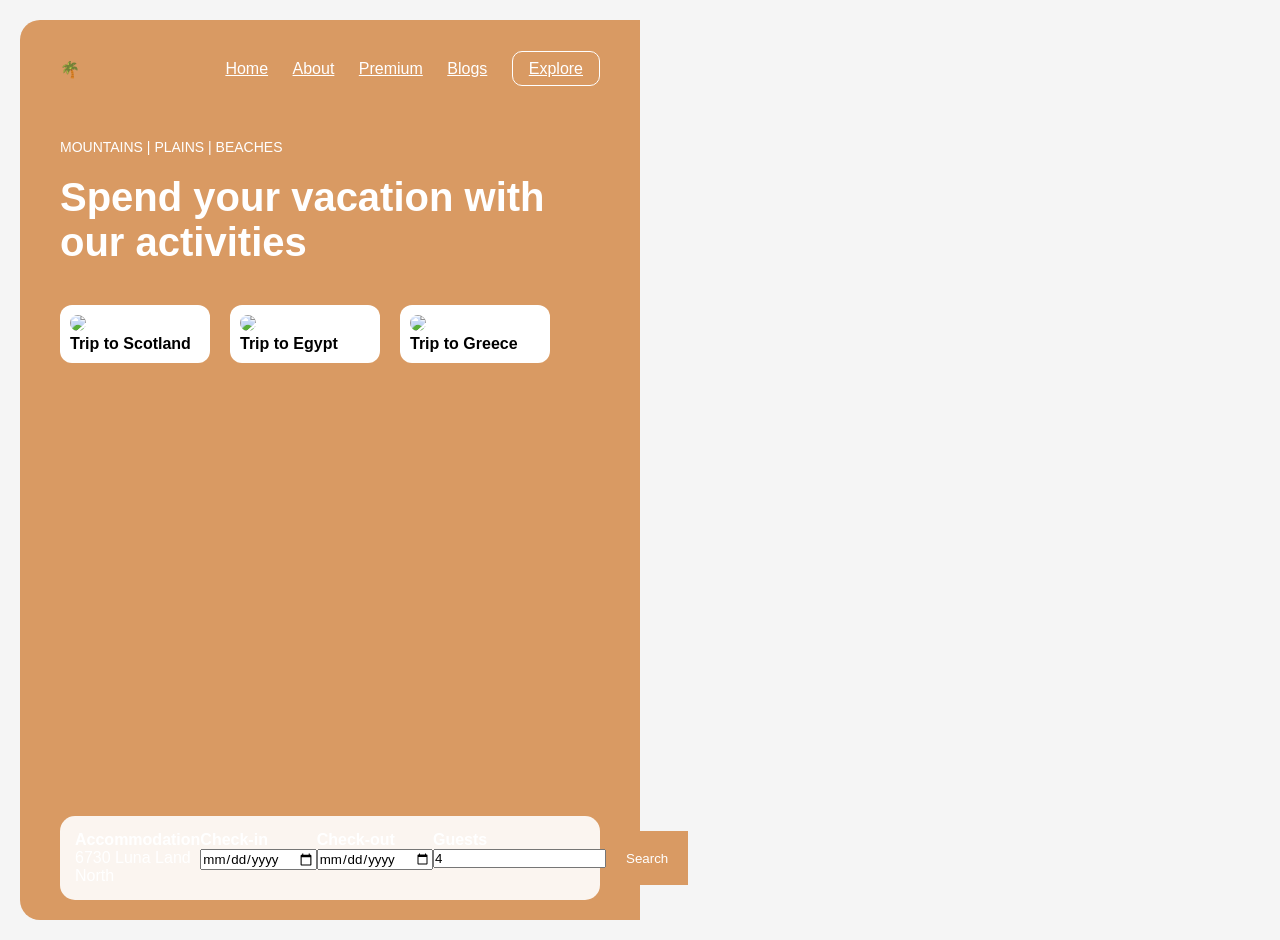
==== index.html @ 86ee1ba7 "Add files via upload" ====
<!DOCTYPE html>
<html lang="en">
<head>
  <meta charset="UTF-8">
  <meta name="viewport" content="width=device-width, initial-scale=1.0">
  <title>Travel UI</title>

  <!-- CSS -->
  <link rel="stylesheet" href="style.css">
</head>

<body>

<div class="hero">

  <div class="left">
    
    <div class="nav">
      <div class="logo">🌴</div>

      <div class="nav-right">
        <a href="#">Home</a>
        <a href="#">About</a>
        <a href="#">Premium</a>
        <a href="#">Blogs</a>
       <a href="explore.html" class="explore">Explore</a>
      </div>
    </div>

    <div class="tag">MOUNTAINS | PLAINS | BEACHES</div>

    <h1>Spend your vacation with our activities</h1>

    <div class="cards">
      <div class="card">
        <img src="https://images.unsplash.com/photo-1500530855697-b586d89ba3ee">
        <h4>Trip to Scotland</h4>
      </div>

      <div class="card">
        <img src="https://images.unsplash.com/photo-1549887534-3ec93abae7c1">
        <h4>Trip to Egypt</h4>
      </div>

      <div class="card">
        <img src="https://images.unsplash.com/photo-1507525428034-b723cf961d3e">
        <h4>Trip to Greece</h4>
      </div>
    </div>

    <div class="search-box">
      <div>
        <strong>Accommodation</strong><br>
        6730 Luna Land North
      </div>

      <div>
        <strong>Check-in</strong><br>
        <input type="date">
      </div>

      <div>
        <strong>Check-out</strong><br>
        <input type="date">
      </div>

      <div>
        <strong>Guests</strong><br>
        <input type="number" value="4">
      </div>

      <button class="search-btn" onclick="search()">Search</button>
    </div>

  </div>

  <div class="right"></div>

</div>

<!-- JS -->
<script src="script.js"></script>

</body>
</html>
---- style.css ----
/* ========================= */
/* GLOBAL */
/* ========================= */

* {
  margin: 0;
  padding: 0;
  box-sizing: border-box;
  font-family: Arial, sans-serif;
}

body {
  background: #f5f5f5;
}

/* ========================= */
/* HEADER (ALL PAGES) */
/* ========================= */

.header {
  display: flex;
  justify-content: space-between;
  align-items: center;
  padding: 20px 40px;
  background: white;
  border-radius: 12px;
  margin: 20px;
}

.logo {
  font-weight: bold;
  color: #3b5bdb;
}

nav a {
  margin: 0 15px;
  text-decoration: none;
  color: black;
  font-size: 14px;
}

nav a.active {
  color: #3b5bdb;
  font-weight: bold;
}

/* ========================= */
/* INDEX PAGE */
/* ========================= */

.hero {
  height: 100vh;
  display: flex;
  border-radius: 20px;
  overflow: hidden;
  margin: 20px;
}

/* LEFT */
.left {
  width: 50%;
  background: #d99a63;
  padding: 40px;
  color: white;
  position: relative;
}

.nav {
  display: flex;
  justify-content: space-between;
}

.nav-right a {
  margin-left: 20px;
  color: white;
}

.explore {
  border: 1px solid white;
  padding: 8px 16px;
  border-radius: 10px;
}

/* TEXT */
.tag {
  margin-top: 60px;
  font-size: 14px;
}

h1 {
  margin-top: 20px;
  font-size: 40px;
}

/* CARDS */
.cards {
  display: flex;
  gap: 20px;
  margin-top: 40px;
}

.card {
  background: white;
  border-radius: 12px;
  padding: 10px;
  width: 150px;
  color: black;
}

.card img {
  width: 100%;
  border-radius: 10px;
}

/* RIGHT IMAGE */
.right {
  width: 50%;
  background: url('https://images.unsplash.com/photo-1507525428034-b723cf961d3e') center/cover;
}

/* SEARCH */
.search-box {
  position: absolute;
  bottom: 20px;
  left: 40px;
  right: 40px;
  background: rgba(255,255,255,0.9);
  display: flex;
  padding: 15px;
  border-radius: 15px;
  justify-content: space-between;
}

.search-btn {
  background: #d99a63;
  color: white;
  border: none;
  padding: 10px 20px;
}

/* ========================= */
/* EXPLORE PAGE */
/* ========================= */

.explore-wrapper {
  display: flex;
  padding: 40px;
  gap: 30px;
}

/* SIDEBAR */
.sidebar {
  width: 250px;
  background: white;
  padding: 20px;
  border-radius: 12px;
}

.date-btn {
  width: 100%;
  padding: 10px;
  background: #ff7a00;
  color: white;
  border: none;
  margin-bottom: 20px;
}

/* MAIN */
.main {
  flex: 1;
}

/* CARD */
.trip-card {
  display: flex;
  background: white;
  padding: 15px;
  border-radius: 12px;
  margin-bottom: 20px;
}

.trip-card img {
  width: 180px;
  border-radius: 10px;
}

.trip-details {
  flex: 1;
  margin-left: 20px;
}

.trip-side {
  text-align: right;
}

.trip-side button {
  border: 1px solid #ff7a00;
  background: transparent;
  padding: 8px 15px;
  color: #ff7a00;
}

/* ========================= */
/* DETAIL PAGE */
/* ========================= */

/* ========================= */
/* GLOBAL */
/* ========================= */

* {
  margin: 0;
  padding: 0;
  box-sizing: border-box;
  font-family: Arial, sans-serif;
}

body {
  background: #f5f5f5;
}

/* ========================= */
/* HEADER */
/* ========================= */

.header {
  display: flex;
  justify-content: space-between;
  align-items: center;
  padding: 20px 40px;
  background: white;
  margin: 20px;
  border-radius: 12px;
}

.logo {
  font-weight: bold;
  color: #3b5bdb;
}

nav a {
  margin-left: 20px;
  text-decoration: none;
  color: black;
}

/* ========================= */
/* EXPLORE PAGE */
/* ========================= */

.explore-wrapper {
  display: flex;
  padding: 40px;
  gap: 30px;
}

.sidebar {
  width: 250px;
  background: white;
  padding: 20px;
  border-radius: 12px;
}

.main {
  flex: 1;
}

.trip-card {
  display: flex;
  background: white;
  padding: 15px;
  border-radius: 12px;
  margin-bottom: 20px;
}

.trip-card img {
  width: 180px;
  border-radius: 10px;
}

.trip-details {
  flex: 1;
  margin-left: 20px;
}

.trip-side {
  text-align: right;
}

.trip-side button {
  border: 1px solid #ff7a00;
  background: transparent;
  padding: 8px 15px;
  color: #ff7a00;
  cursor: pointer;
}

/* ========================= */
/* DETAIL PAGE */
/* ========================= */

.detail-container {
  padding: 40px;
}

/* TITLE INFO */
.info-row {
  margin: 10px 0 20px;
  color: gray;
  display: flex;
  gap: 20px;
  font-size: 14px;
}

/* GALLERY */
.gallery {
  display: flex;
  gap: 10px;
}

.gallery .big {
  width: 65%;
  height: 350px;
  object-fit: cover;
  border-radius: 12px;
}

.right-img {
  width: 35%;
  display: grid;
  grid-template-columns: 1fr 1fr;
  gap: 10px;
}

.right-img img {
  height: 170px;
  object-fit: cover;
  border-radius: 10px;
}

/* CONTENT LAYOUT */
.detail-content {
  display: flex;
  gap: 60px;
  margin-top: 30px;
  align-items: flex-start;
}

/* LEFT SIDE */
.left-content {
  flex: 2;
}

.left-content h2 {
  margin-top: 40px;
  margin-bottom: 10px;
  font-size: 22px;
}

.left-content h3 {
  margin-top: 30px;
  margin-bottom: 10px;
  font-size: 18px;
}

.left-content p {
  font-size: 14px;
  color: #555;
  line-height: 1.7;
  margin-bottom: 15px;
}

.left-content ul {
  padding-left: 20px;
}

.left-content li {
  margin-bottom: 8px;
  font-size: 14px;
}

/* QUICK INFO */
.quick-info {
  display: flex;
  gap: 20px;
  margin-bottom: 20px;
}

.quick-info div {
  background: #f7f7f7;
  padding: 10px 15px;
  border-radius: 8px;
  font-size: 13px;
}

/* INCLUDED (EXACT LIKE IMAGE) */
.included {
  display: flex;
  gap: 80px;
  margin-top: 20px;
}

.included .col {
  flex: 1;
}

.included .item {
  font-size: 14px;
  margin-bottom: 12px;
  display: flex;
  align-items: center;
}

/* GREEN DOT */
.included .yes::before {
  content: "";
  width: 10px;
  height: 10px;
  background: #c8e6c9;
  border-radius: 50%;
  margin-right: 10px;
}

/* RED DOT */
.included .no::before {
  content: "";
  width: 10px;
  height: 10px;
  background: #ffcdd2;
  border-radius: 50%;
  margin-right: 10px;
}

/* BOOKING CARD */
.booking-card {
  flex: 1;
  background: white;
  padding: 25px;
  border-radius: 12px;
  box-shadow: 0 5px 20px rgba(0,0,0,0.1);
}

.booking-card h3 {
  margin-bottom: 15px;
}

.booking-card input {
  width: 100%;
  margin: 10px 0;
  padding: 10px;
  border-radius: 6px;
  border: 1px solid #ddd;
}

.total {
  margin: 15px 0;
  font-weight: bold;
}

.book-btn {
  width: 100%;
  background: #ff7a00;
  color: white;
  border: none;
  padding: 12px;
  border-radius: 8px;
  cursor: pointer;
}

/* ========================= */
/* BOTTOM SECTION */
/* ========================= */

.more-section {
  position: relative;
  height: 450px;
  margin-top: 50px;
  background: url('https://images.unsplash.com/photo-1501785888041-af3ef285b470') center/cover no-repeat;
  display: flex;
  align-items: center;
  justify-content: center;
}

.more-overlay {
  position: absolute;
  width: 100%;
  height: 100%;
  background: linear-gradient(to top, rgba(0,0,0,0.85), rgba(0,0,0,0.3));
}

.more-content {
  position: relative;
  text-align: center;
  color: white;
}

.more-content h1 {
  font-size: 42px;
  margin-bottom: 15px;
}

.more-content p {
  margin-bottom: 20px;
}

.stars {
  font-size: 22px;
}
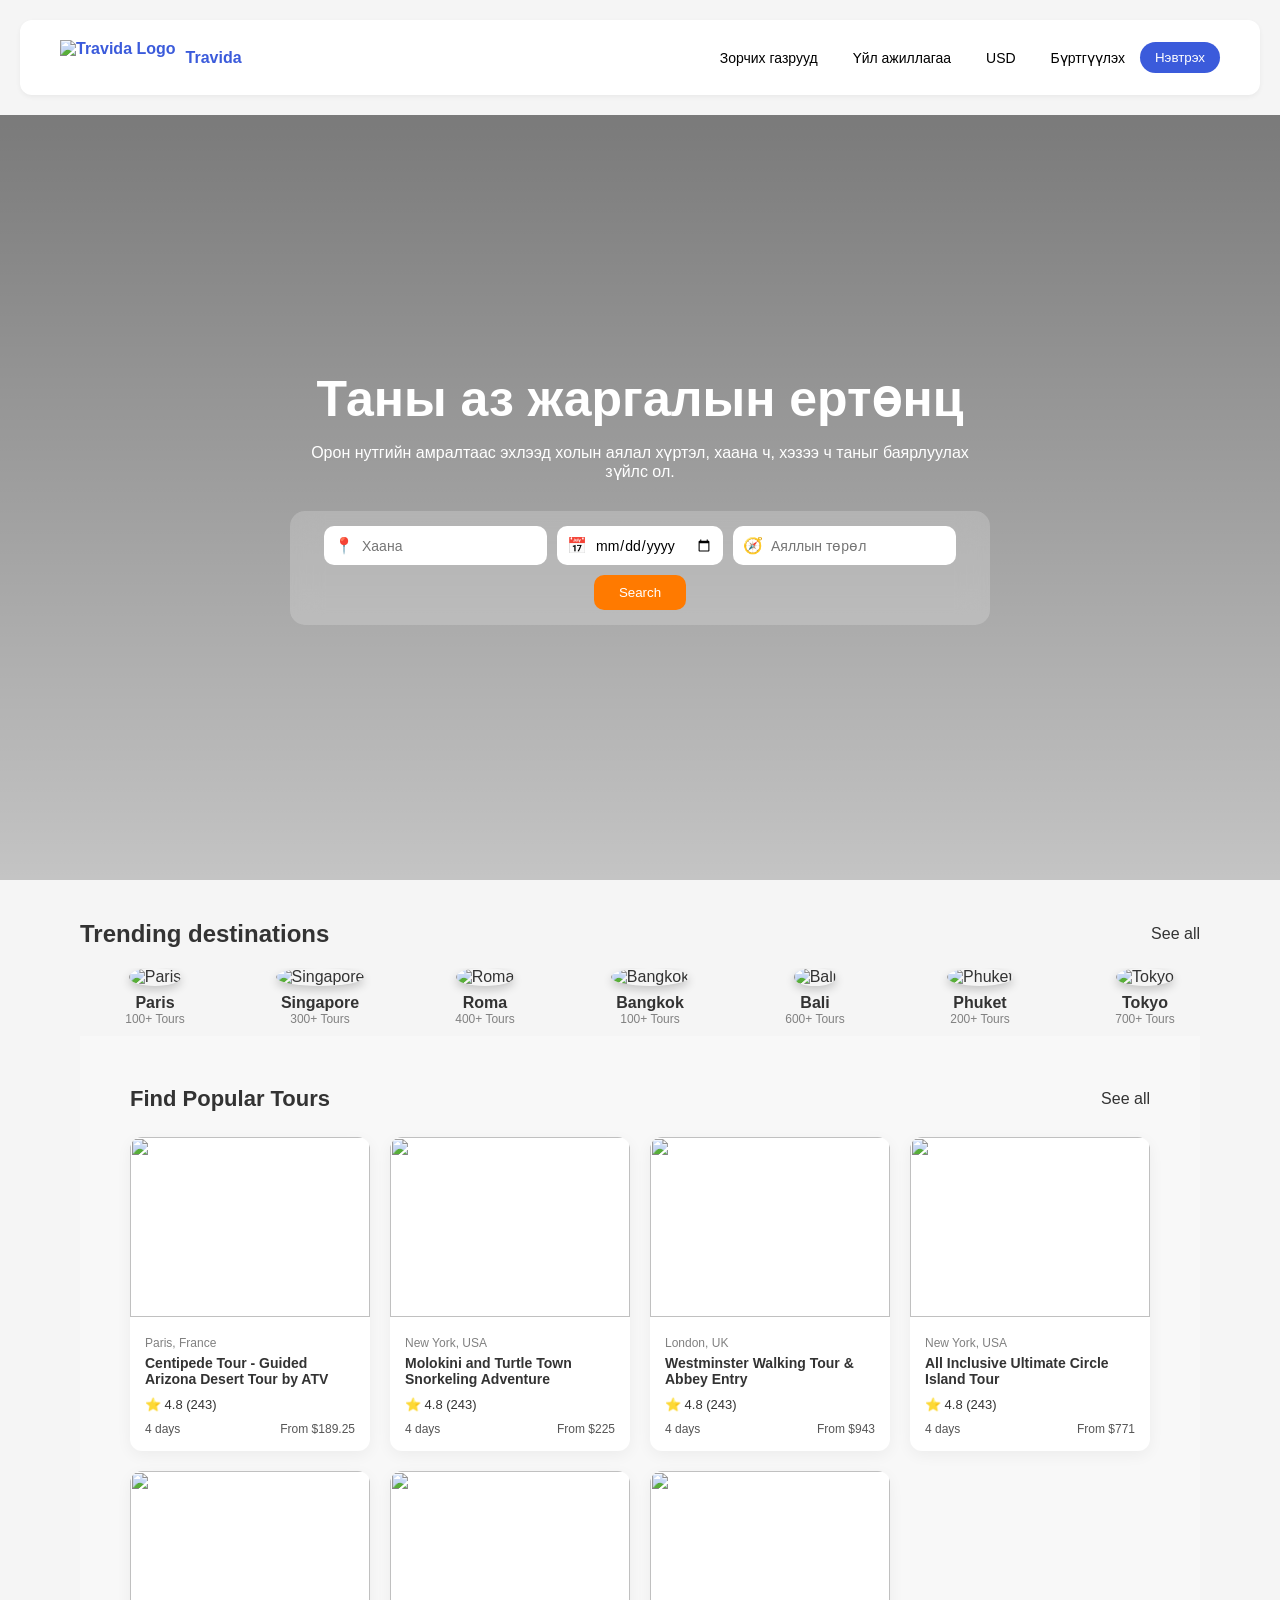
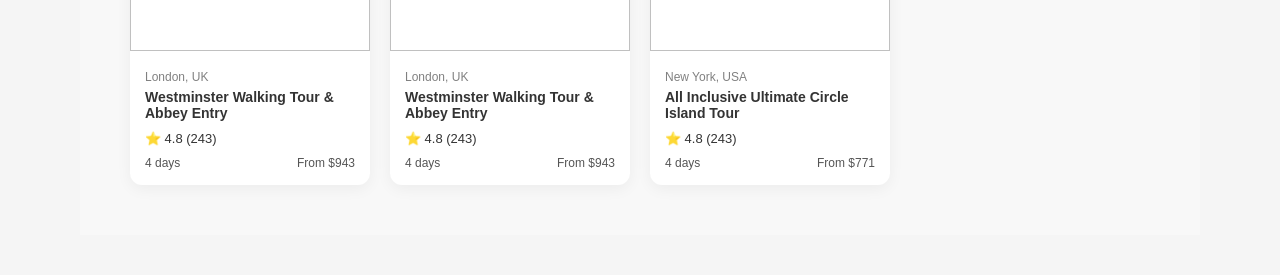
==== commit 08b174d8: "Update index.html" ====
--- a/index.html
+++ b/index.html
@@ -2,84 +2,207 @@
 <html lang="en">
 <head>
   <meta charset="UTF-8">
-  <meta name="viewport" content="width=device-width, initial-scale=1.0">
-  <title>Travel UI</title>
-
-  <!-- CSS -->
+  <title>Travida</title>
   <link rel="stylesheet" href="style.css">
 </head>
-
 <body>
 
-<div class="hero">
-
-  <div class="left">
+  <!-- HEADER -->
+   <header class="header">
+    <div class="logo">
+      <img src="https://via.placeholder.com/35" alt="Travida Logo">
+      <span>Travida</span>
+    </div>
+
+    <nav>
+      <a href="explore.html">Зорчих газрууд</a>
+      <a href="#">Үйл ажиллагаа</a>
+      <a href="#">USD</a>
+      <a href="#">Бүртгүүлэх</a>
+      <button class="login-btn">Нэвтрэх</button>
+    </nav>
+  </header>
+
+  <!-- HERO -->
+  <section class="hero">
+    <div class="hero-overlay"></div>
+    <div class="hero-content">
+      <h1>Таны аз жаргалын ертөнц</h1>
+      <p>Орон нутгийн амралтаас эхлээд холын аялал хүртэл, хаана ч, хэзээ ч таныг баярлуулах зүйлс ол.</p>
+      <div class="search-box">
+        <div class="input-group">
+          <span>📍</span>
+          <input type="text" placeholder="Хаана">
+        </div>
+        <div class="input-group">
+          <span>📅</span>
+          <input type="date">
+        </div>
+        <div class="input-group">
+        <span>🧭</span>
+        <input type="text" placeholder="Аяллын төрөл" id="tripTypeInput" autocomplete="off">
+        <div class="dropdown" id="tripDropdown">
+          <div class="dropdown-item">cruise</div>
+          <div class="dropdown-item">Аялал 2</div>
+        </div>
+      </div>
+        <button>Search</button>
+      </div>
+    </div>
+  </section>
+
+  <!-- TRENDING DESTINATIONS -->
+  <section class="trending-section">
+    <div class="trending-header">
+      <h2>Trending destinations</h2>
+      <a href="#">See all</a>
+    </div>
+
+    <div class="trending-carousel">
+      <div class="destination">
+        <img src="https://images.unsplash.com/photo-1507525428034-b723cf961d3e" alt="Paris">
+        <div class="destination-name">Paris</div>
+        <div class="destination-tours">100+ Tours</div>
+      </div>
+      <div class="destination">
+        <img src="https://images.unsplash.com/photo-1507525428034-b723cf961d3e" alt="Singapore">
+        <div class="destination-name">Singapore</div>
+        <div class="destination-tours">300+ Tours</div>
+      </div>
+      <div class="destination">
+        <img src="https://images.unsplash.com/photo-1507525428034-b723cf961d3e" alt="Roma">
+        <div class="destination-name">Roma</div>
+        <div class="destination-tours">400+ Tours</div>
+      </div>
+      <div class="destination">
+        <img src="https://images.unsplash.com/photo-1507525428034-b723cf961d3e" alt="Bangkok">
+        <div class="destination-name">Bangkok</div>
+        <div class="destination-tours">100+ Tours</div>
+      </div>
+      <div class="destination">
+        <img src="https://images.unsplash.com/photo-1507525428034-b723cf961d3e" alt="Bali">
+        <div class="destination-name">Bali</div>
+        <div class="destination-tours">600+ Tours</div>
+      </div>
+      <div class="destination">
+        <img src="https://images.unsplash.com/photo-1507525428034-b723cf961d3e" alt="Phuket">
+        <div class="destination-name">Phuket</div>
+        <div class="destination-tours">200+ Tours</div>
+      </div>
+      <div class="destination">
+        <img src="https://images.unsplash.com/photo-1507525428034-b723cf961d3e" alt="Tokyo">
+        <div class="destination-name">Tokyo</div>
+        <div class="destination-tours">700+ Tours</div>
+      </div>
+      <div class="destination">
+        <img src="https://source.unsplash.com/150x150/?cappadocia,balloon" alt="Cappadocia">
+        <div class="destination-name">Cappadocia</div>
+        <div class="destination-tours">900+ Tours</div>
+      </div>
+    </div>
+    <section class="popular">
+  <div class="popular-header">
+    <h2>Find Popular Tours</h2>
+    <a href="#">See all</a>
+  </div>
+
+  <div class="card-grid">
+
+    <!-- CARD -->
+    <div class="card">
+      <img src="https://images.unsplash.com/photo-1501785888041-af3ef285b470">
+      <div class="card-body">
+        <p class="location">Paris, France</p>
+        <h3>Centipede Tour - Guided Arizona Desert Tour by ATV</h3>
+        <p class="rating">⭐ 4.8 (243)</p>
+        <div class="card-footer">
+          <span>4 days</span>
+          <span>From $189.25</span>
+        </div>
+      </div>
+    </div>
+
+    <!-- COPY THIS CARD -->
+    <div class="card">
+      <img src="https://images.unsplash.com/photo-1507525428034-b723cf961d3e">
+      <div class="card-body">
+        <p class="location">New York, USA</p>
+        <h3>Molokini and Turtle Town Snorkeling Adventure</h3>
+        <p class="rating">⭐ 4.8 (243)</p>
+        <div class="card-footer">
+          <span>4 days</span>
+          <span>From $225</span>
+        </div>
+      </div>
+    </div>
+
+    <div class="card">
+      <img src="https://images.unsplash.com/photo-1526778548025-fa2f459cd5ce">
+      <div class="card-body">
+        <p class="location">London, UK</p>
+        <h3>Westminster Walking Tour & Abbey Entry</h3>
+        <p class="rating">⭐ 4.8 (243)</p>
+        <div class="card-footer">
+          <span>4 days</span>
+          <span>From $943</span>
+        </div>
+      </div>
+    </div>
+
+    <div class="card">
+      <img src="https://images.unsplash.com/photo-1506744038136-46273834b3fb">
+      <div class="card-body">
+        <p class="location">New York, USA</p>
+        <h3>All Inclusive Ultimate Circle Island Tour</h3>
+        <p class="rating">⭐ 4.8 (243)</p>
+        <div class="card-footer">
+          <span>4 days</span>
+          <span>From $771</span>
+        </div>
+      </div>
+    </div>
+    <div class="card">
+      <img src="https://images.unsplash.com/photo-1526778548025-fa2f459cd5ce">
+      <div class="card-body">
+        <p class="location">London, UK</p>
+        <h3>Westminster Walking Tour & Abbey Entry</h3>
+        <p class="rating">⭐ 4.8 (243)</p>
+        <div class="card-footer">
+          <span>4 days</span>
+          <span>From $943</span>
+        </div>
+      </div>
+    </div>
+    <div class="card">
+      <img src="https://images.unsplash.com/photo-1526778548025-fa2f459cd5ce">
+      <div class="card-body">
+        <p class="location">London, UK</p>
+        <h3>Westminster Walking Tour & Abbey Entry</h3>
+        <p class="rating">⭐ 4.8 (243)</p>
+        <div class="card-footer">
+          <span>4 days</span>
+          <span>From $943</span>
+        </div>
+      </div>
+    </div>
+      <div class="card">
+      <img src="https://images.unsplash.com/photo-1506744038136-46273834b3fb">
+      <div class="card-body">
+        <p class="location">New York, USA</p>
+        <h3>All Inclusive Ultimate Circle Island Tour</h3>
+        <p class="rating">⭐ 4.8 (243)</p>
+        <div class="card-footer">
+          <span>4 days</span>
+          <span>From $771</span>
+        </div>
+      </div>
+    </div>
     
-    <div class="nav">
-      <div class="logo">🌴</div>
-
-      <div class="nav-right">
-        <a href="#">Home</a>
-        <a href="#">About</a>
-        <a href="#">Premium</a>
-        <a href="#">Blogs</a>
-       <a href="explore.html" class="explore">Explore</a>
-      </div>
-    </div>
-
-    <div class="tag">MOUNTAINS | PLAINS | BEACHES</div>
-
-    <h1>Spend your vacation with our activities</h1>
-
-    <div class="cards">
-      <div class="card">
-        <img src="https://images.unsplash.com/photo-1500530855697-b586d89ba3ee">
-        <h4>Trip to Scotland</h4>
-      </div>
-
-      <div class="card">
-        <img src="https://images.unsplash.com/photo-1549887534-3ec93abae7c1">
-        <h4>Trip to Egypt</h4>
-      </div>
-
-      <div class="card">
-        <img src="https://images.unsplash.com/photo-1507525428034-b723cf961d3e">
-        <h4>Trip to Greece</h4>
-      </div>
-    </div>
-
-    <div class="search-box">
-      <div>
-        <strong>Accommodation</strong><br>
-        6730 Luna Land North
-      </div>
-
-      <div>
-        <strong>Check-in</strong><br>
-        <input type="date">
-      </div>
-
-      <div>
-        <strong>Check-out</strong><br>
-        <input type="date">
-      </div>
-
-      <div>
-        <strong>Guests</strong><br>
-        <input type="number" value="4">
-      </div>
-
-      <button class="search-btn" onclick="search()">Search</button>
-    </div>
+    
 
   </div>
-
-  <div class="right"></div>
-
-</div>
-
-<!-- JS -->
-<script src="script.js"></script>
-
+</section>
+  </section>
+    <script src="script.js"></script>
 </body>
-</html>+</html>
--- a/style.css
+++ b/style.css
@@ -2,140 +2,588 @@
 /* GLOBAL */
 /* ========================= */
 
+/* ========================= */
+/* GLOBAL */
 * {
   margin: 0;
   padding: 0;
   box-sizing: border-box;
-  font-family: Arial, sans-serif;
+  font-family: 'Segoe UI', sans-serif;
 }
 
 body {
   background: #f5f5f5;
-}
-
-/* ========================= */
-/* HEADER (ALL PAGES) */
-/* ========================= */
-
+  color: #333;
+}
+
+a {
+  text-decoration: none;
+  color: inherit;
+}
+
+button {
+  font-family: inherit;
+  cursor: pointer;
+}
+
+/* ========================= */
+/* HEADER */
 .header {
   display: flex;
   justify-content: space-between;
   align-items: center;
-  padding: 20px 40px;
-  background: white;
-  border-radius: 12px;
-  margin: 20px;
+  padding: 15px 40px;
+  background: white;
+  box-shadow: 0 2px 5px rgba(0,0,0,0.05);
+  position: sticky;
+  top: 0;
+  z-index: 1000;
 }
 
 .logo {
+  display: flex;
+  align-items: center;
+  gap: 10px;
+}
+
+.logo img {
+  height: 35px;
+}
+
+nav {
+  display: flex;
+  align-items: center;
+  gap: 15px;
+}
+
+nav a {
+  font-size: 14px;
+  color: #333;
+}
+
+.login-btn {
+  background: #3b5bdb;
+  color: white;
+  border: none;
+  padding: 8px 15px;
+  border-radius: 20px;
+  transition: 0.3s;
+}
+
+.login-btn:hover {
+  background: #2a3ebf;
+  transform: scale(1.05);
+}
+
+/* ========================= */
+/* HERO */
+.hero {
+  position: relative;
+  height: 85vh;
+  background: url('https://images.unsplash.com/photo-1507525428034-b723cf961d3e?auto=format&fit=crop&w=1600&q=80') center/cover no-repeat;
+  display: flex;
+  align-items: center;
+  justify-content: center;
+}
+
+.hero-overlay {
+  position: absolute;
+  width: 100%;
+  height: 100%;
+  background: linear-gradient(to bottom, rgba(0,0,0,0.5), rgba(0,0,0,0.2));
+  z-index: 1;
+}
+
+.hero-content {
+  position: relative;
+  text-align: center;
+  color: white;
+  max-width: 700px;
+  z-index: 2;
+}
+
+.hero-content h1 {
+  font-size: 50px;
+  margin-bottom: 15px;
+}
+
+.hero-content p {
+  font-size: 16px;
+  margin-bottom: 30px;
+}
+
+/* ========================= */
+/* SEARCH BOX */
+.search-box {
+  display: flex;
+  gap: 10px;
+  padding: 15px;
+  border-radius: 15px;
+  backdrop-filter: blur(15px);
+  background: rgba(255,255,255,0.2);
+  justify-content: center;
+  flex-wrap: wrap;
+}
+
+.input-group {
+  display: flex;
+  align-items: center;
+  background: white;
+  padding: 10px;
+  border-radius: 10px;
+  min-width: 120px;
+  position: relative; /* dropdown-д шаардлагатай */
+}
+
+.input-group span {
+  margin-right: 8px;
+}
+
+.input-group input {
+  border: none;
+  outline: none;
+  font-size: 14px;
+}
+
+/* Dropdown */
+.dropdown {
+  position: absolute;
+  top: 100%;
+  left: 0;
+  right: 0;
+  background: rgb(150, 186, 235);
+  border: 1px solid #ddd;
+  border-radius: 8px;
+  margin-top: 5px;
+  display: none;
+  z-index: 10;
+  box-shadow: 0 4px 10px rgba(0,0,0,0.1);
+  color: #181717;
+}
+
+.dropdown-item {
+  padding: 10px;
+  cursor: pointer;
+  font-size: 14px;
+}
+
+.dropdown-item:hover {
+  background: #1250fc;
+}
+
+.search-box button {
+  background: #ff7a00;
+  color: white;
+  border: none;
+  padding: 10px 25px;
+  border-radius: 10px;
+  transition: 0.3s;
+}
+
+.search-box button:hover {
+  background: #ff5500;
+  transform: scale(1.05);
+}
+/* ========================= */
+/* TRENDING DESTINATIONS */
+.trending-section {
+  padding: 40px;
+  max-width: 1200px;
+  margin: auto;
+}
+
+.trending-header {
+  display: flex;
+  justify-content: space-between;
+  align-items: center;
+  margin-bottom: 20px;
+}
+
+.trending-header h2 {
+  font-size: 24px;
+}
+
+.trending-carousel {
+  display: flex;
+  overflow-x: auto;
+  gap: 15px;
+  padding-bottom: 10px;
+  scrollbar-width: thin;
+}
+
+.trending-carousel::-webkit-scrollbar {
+  height: 6px;
+}
+
+.trending-carousel::-webkit-scrollbar-thumb {
+  background: #ccc;
+  border-radius: 3px;
+}
+
+.destination {
+  min-width: 150px;
+  flex-shrink: 0;
+  text-align: center;
+}
+
+
+/* .destination img {
+  width: 150px;
+  height: 150px;
+  object-fit: cover;
+  border-radius: 12px;
+} */
+
+.destination img {
+  width: 120px;
+  height: 120px;
+  border-radius: 50%;
+  object-fit: cover;
+  transition: 0.3s;
+  box-shadow: 0 4px 10px rgba(0,0,0,0.2);
+}
+
+.destination img:hover {
+  transform: scale(1.1);
+}
+
+.destination-name {
   font-weight: bold;
-  color: #3b5bdb;
-}
-
-nav a {
-  margin: 0 15px;
-  text-decoration: none;
-  color: black;
-  font-size: 14px;
-}
-
-nav a.active {
-  color: #3b5bdb;
+  margin-top: 8px;
+}
+
+.destination-tours {
+  font-size: 12px;
+  color: gray;
+}
+
+/* ========================= */
+/* RESPONSIVE */
+@media (max-width: 768px) {
+  .hero-content h1 {
+    font-size: 32px;
+  }
+  .search-box {
+    flex-direction: column;
+  }
+  nav {
+    display: flex;
+    flex-direction: column;
+    gap: 10px;
+  }
+}
+
+
+/* ========================= */
+/* EXPLORE PAGE */
+/* ========================= */
+
+.explore-wrapper {
+  display: flex;
+  padding: 40px;
+  gap: 30px;
+}
+
+.sidebar {
+  width: 250px;
+  background: white;
+  padding: 20px;
+  border-radius: 12px;
+}
+
+.main {
+  flex: 1;
+}
+
+.trip-card {
+  display: flex;
+  background: white;
+  padding: 15px;
+  border-radius: 12px;
+  margin-bottom: 20px;
+}
+
+.trip-card img {
+  width: 180px;
+  border-radius: 10px;
+}
+
+.trip-details {
+  flex: 1;
+  margin-left: 20px;
+}
+
+.trip-side {
+  text-align: right;
+}
+
+.trip-side button {
+  border: 1px solid #ff7a00;
+  background: transparent;
+  padding: 8px 15px;
+  color: #ff7a00;
+  cursor: pointer;
+}
+
+/* ========================= */
+/* DETAIL PAGE */
+/* ========================= */
+
+.detail-container {
+  padding: 40px;
+}
+
+.info-row {
+  margin: 10px 0 20px;
+  color: gray;
+  display: flex;
+  gap: 20px;
+  font-size: 14px;
+}
+
+/* GALLERY */
+.gallery {
+  display: flex;
+  gap: 10px;
+}
+
+.gallery .big {
+  width: 65%;
+  height: 350px;
+  object-fit: cover;
+  border-radius: 12px;
+}
+
+.right-img {
+  width: 35%;
+  display: grid;
+  grid-template-columns: 1fr 1fr;
+  gap: 10px;
+}
+
+.right-img img {
+  height: 170px;
+  object-fit: cover;
+  border-radius: 10px;
+}
+
+/* CONTENT */
+.detail-content {
+  display: flex;
+  gap: 60px;
+  margin-top: 30px;
+  align-items: flex-start;
+}
+
+.left-content {
+  flex: 2;
+}
+
+.left-content h2 {
+  margin-top: 40px;
+  font-size: 22px;
+}
+
+.left-content h3 {
+  margin-top: 30px;
+  font-size: 18px;
+}
+
+.left-content p {
+  font-size: 14px;
+  color: #555;
+  line-height: 1.7;
+}
+
+/* QUICK INFO */
+.quick-info {
+  display: flex;
+  gap: 20px;
+  margin-bottom: 20px;
+}
+
+.quick-info div {
+  background: #f7f7f7;
+  padding: 10px 15px;
+  border-radius: 8px;
+}
+
+/* INCLUDED */
+.included {
+  display: flex;
+  gap: 80px;
+  margin-top: 20px;
+}
+
+.included .col {
+  flex: 1;
+}
+
+.included .item {
+  margin-bottom: 12px;
+  display: flex;
+  align-items: center;
+  font-size: 14px;
+}
+
+.included .yes::before {
+  content: "";
+  width: 10px;
+  height: 10px;
+  background: #c8e6c9;
+  border-radius: 50%;
+  margin-right: 10px;
+}
+
+.included .no::before {
+  content: "";
+  width: 10px;
+  height: 10px;
+  background: #ffcdd2;
+  border-radius: 50%;
+  margin-right: 10px;
+}
+
+/* BOOKING CARD */
+.booking-card {
+  flex: 1;
+  background: white;
+  padding: 25px;
+  border-radius: 12px;
+  box-shadow: 0 5px 20px rgba(0,0,0,0.1);
+}
+
+.booking-card input {
+  width: 100%;
+  margin: 10px 0;
+  padding: 10px;
+  border-radius: 6px;
+  border: 1px solid #ddd;
+}
+
+.total {
+  margin: 15px 0;
   font-weight: bold;
 }
 
-/* ========================= */
-/* INDEX PAGE */
-/* ========================= */
-
-.hero {
-  height: 100vh;
-  display: flex;
-  border-radius: 20px;
+.book-btn {
+  width: 100%;
+  background: #ff7a00;
+  color: white;
+  border: none;
+  padding: 12px;
+  border-radius: 8px;
+}
+
+/* ========================= */
+/* BOTTOM SECTION */
+/* ========================= */
+
+.more-section {
+  position: relative;
+  height: 450px;
+  margin-top: 50px;
+  background: url('https://images.unsplash.com/photo-1501785888041-af3ef285b470') center/cover;
+  display: flex;
+  align-items: center;
+  justify-content: center;
+}
+
+.more-overlay {
+  position: absolute;
+  width: 100%;
+  height: 100%;
+  background: linear-gradient(to top, rgba(0,0,0,0.85), rgba(0,0,0,0.3));
+}
+
+.more-content {
+  position: relative;
+  text-align: center;
+  color: white;
+}
+
+.more-content h1 {
+  font-size: 42px;
+  margin-bottom: 15px;
+}
+
+.stars {
+  font-size: 22px;
+}
+
+/* ========================= */
+/* POPULAR TOURS */
+/* ========================= */
+
+.popular {
+  padding: 50px;
+  background: #f8f8f8;
+}
+
+.popular-header {
+  display: flex;
+  justify-content: space-between;
+  align-items: center;
+  margin-bottom: 25px;
+}
+
+.popular-header h2 {
+  font-size: 22px;
+}
+
+.card-grid {
+  display: grid;
+  grid-template-columns: repeat(4, 1fr);
+  gap: 20px;
+}
+
+/* CARD */
+.card {
+  background: white;
+  border-radius: 12px;
   overflow: hidden;
-  margin: 20px;
-}
-
-/* LEFT */
-.left {
-  width: 50%;
-  background: #d99a63;
-  padding: 40px;
-  color: white;
-  position: relative;
-}
-
-.nav {
-  display: flex;
-  justify-content: space-between;
-}
-
-.nav-right a {
-  margin-left: 20px;
-  color: white;
-}
-
-.explore {
-  border: 1px solid white;
-  padding: 8px 16px;
-  border-radius: 10px;
-}
-
-/* TEXT */
-.tag {
-  margin-top: 60px;
-  font-size: 14px;
-}
-
-h1 {
-  margin-top: 20px;
-  font-size: 40px;
-}
-
-/* CARDS */
-.cards {
-  display: flex;
-  gap: 20px;
-  margin-top: 40px;
-}
-
-.card {
-  background: white;
-  border-radius: 12px;
-  padding: 10px;
-  width: 150px;
-  color: black;
-}
-
+  transition: 0.3s;
+  box-shadow: 0 4px 15px rgba(0,0,0,0.05);
+}
+
+.card:hover {
+  transform: translateY(-5px);
+}
+
+/* IMAGE */
 .card img {
   width: 100%;
-  border-radius: 10px;
-}
-
-/* RIGHT IMAGE */
-.right {
-  width: 50%;
-  background: url('https://images.unsplash.com/photo-1507525428034-b723cf961d3e') center/cover;
-}
-
-/* SEARCH */
-.search-box {
-  position: absolute;
-  bottom: 20px;
-  left: 40px;
-  right: 40px;
-  background: rgba(255,255,255,0.9);
-  display: flex;
+  height: 180px;
+  object-fit: cover;
+}
+
+/* BODY */
+.card-body {
   padding: 15px;
-  border-radius: 15px;
+}
+
+.location {
+  font-size: 12px;
+  color: gray;
+  margin-bottom: 5px;
+}
+
+.card-body h3 {
+  font-size: 14px;
+  margin-bottom: 10px;
+}
+
+.rating {
+  font-size: 13px;
+  margin-bottom: 10px;
+}
+
+/* FOOTER */
+.card-footer {
+  display: flex;
   justify-content: space-between;
-}
-
-.search-btn {
-  background: #d99a63;
-  color: white;
-  border: none;
-  padding: 10px 20px;
+  font-size: 12px;
+  color: #555;
 }
 
 /* ========================= */
@@ -505,4 +953,4 @@
 
 .stars {
   font-size: 22px;
-}+}
